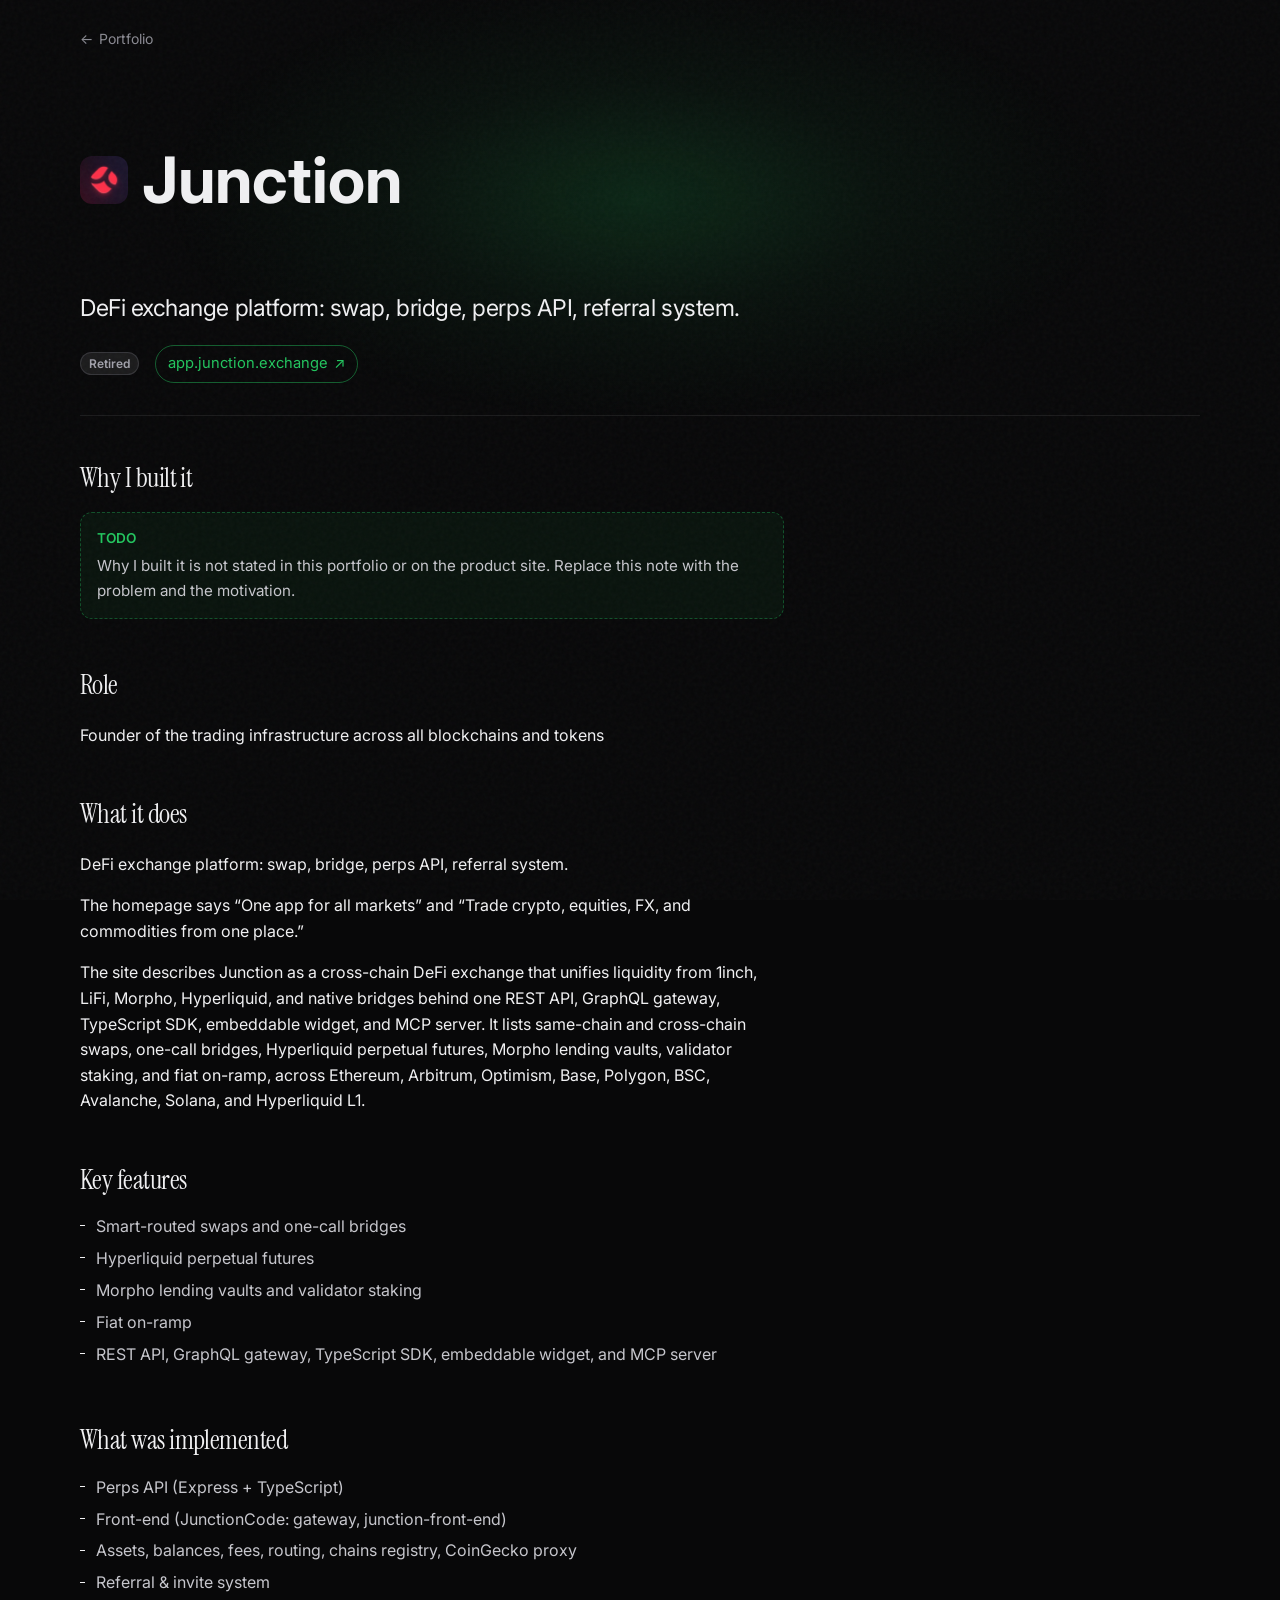
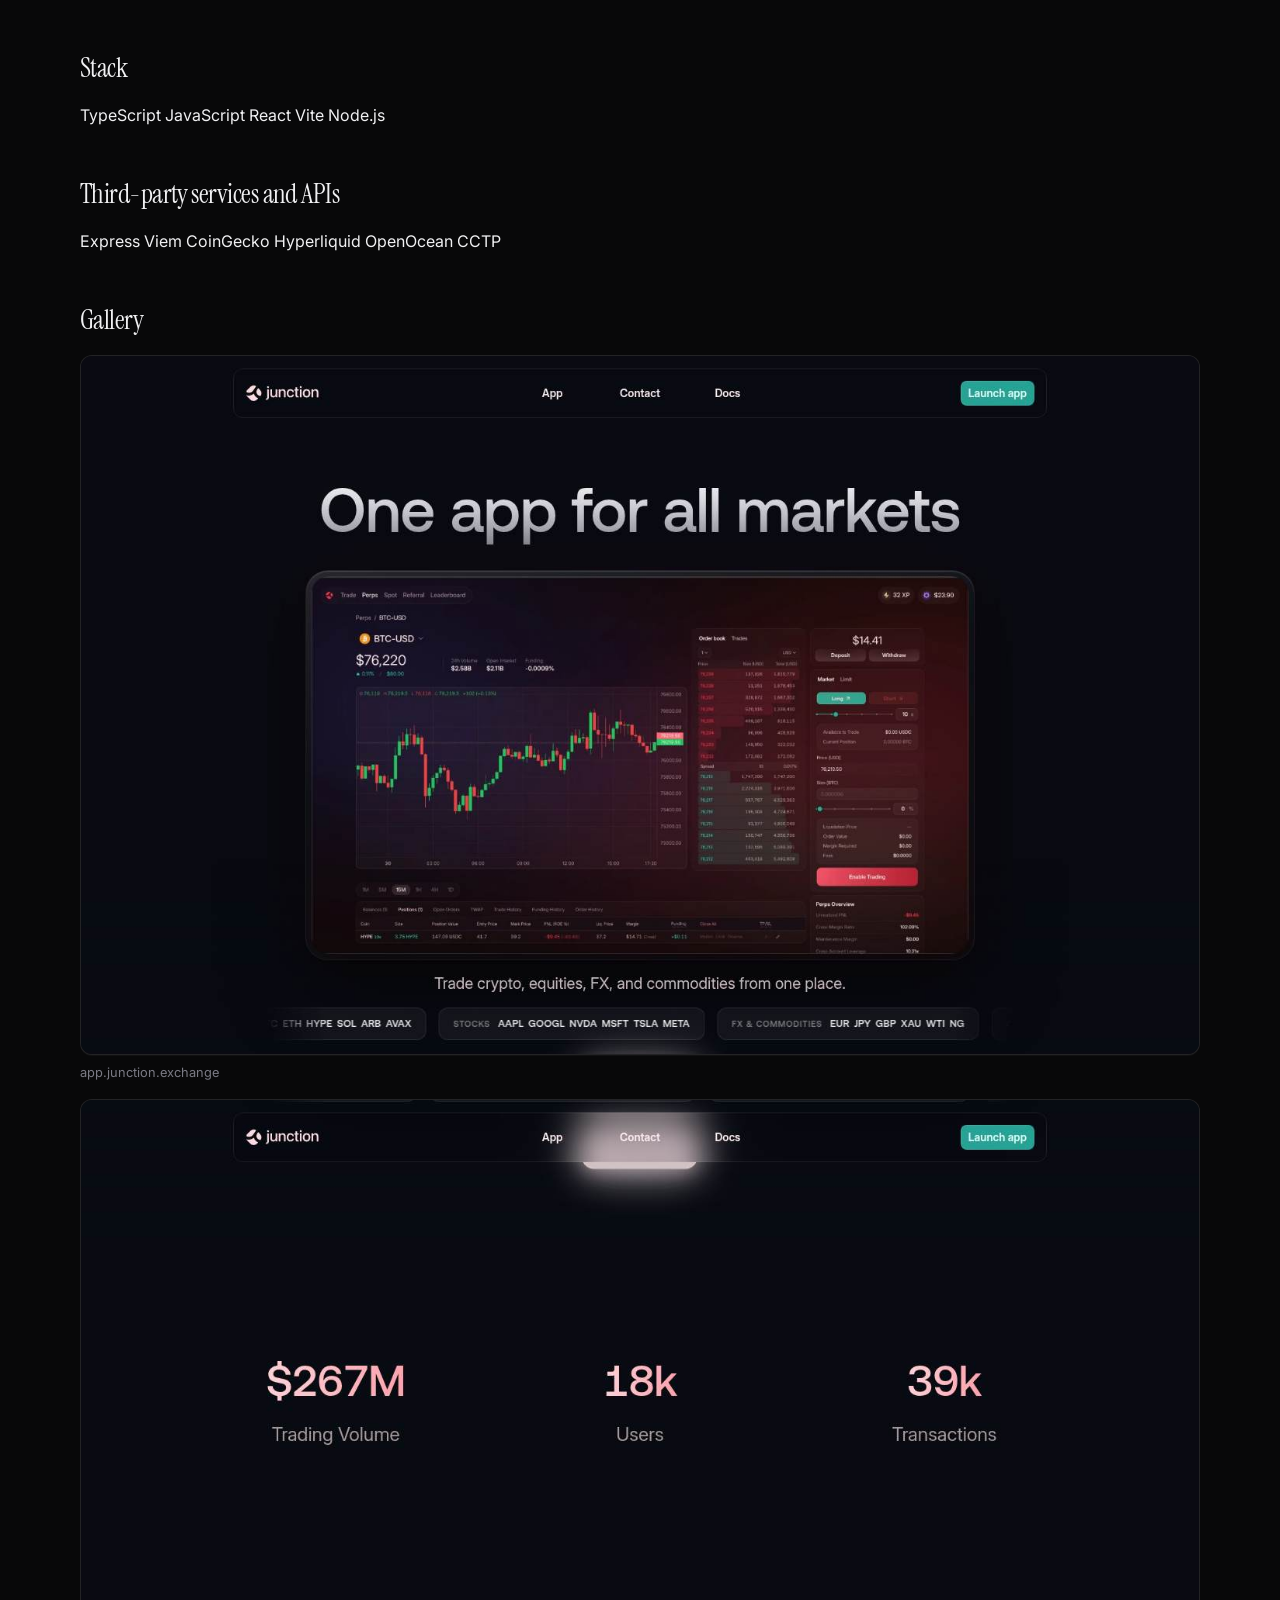
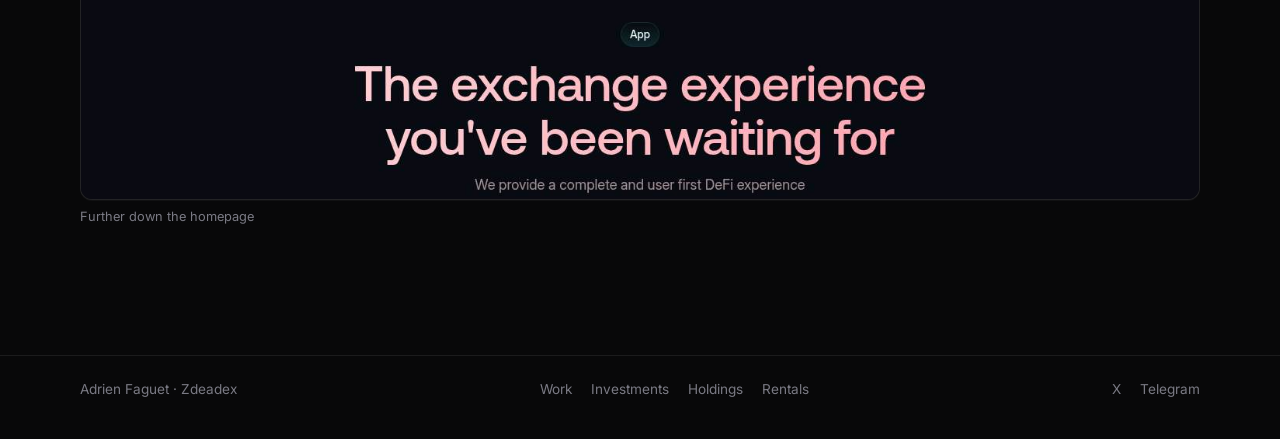
==== experience/junction.html @ 39c9a846 "Holdings entry/exit rows, acquirers on acquired investments" ====
<!DOCTYPE html>
<html lang="en">
<head>
  <meta charset="UTF-8" />
  <meta name="viewport" content="width=device-width, initial-scale=1.0" />
  <meta name="description" content="DeFi exchange platform: swap, bridge, perps API, referral system." />
  <title>Junction: Adrien Faguet</title>
  <link rel="preconnect" href="https://fonts.googleapis.com" />
  <link rel="preconnect" href="https://fonts.gstatic.com" crossorigin />
  <link href="https://fonts.googleapis.com/css2?family=Inter:wght@400;500;600&family=Instrument+Serif&display=swap" rel="stylesheet" />
  <link rel="icon" href="data:image/svg+xml,%3Csvg xmlns='http://www.w3.org/2000/svg' viewBox='0 0 32 32'%3E%3Crect width='32' height='32' rx='7' fill='%231a1a18'/%3E%3Ctext x='16' y='22' text-anchor='middle' font-family='Georgia,serif' font-size='16' fill='%23f3f2ee'%3EA%3C/text%3E%3C/svg%3E" />
  <link rel="stylesheet" href="../styles.css?v=11" />
  <link rel="stylesheet" href="../experience.css?v=11" />
  <script>document.documentElement.classList.add('js')</script>
</head>
<body>
  <div class="noise" aria-hidden="true"></div>
  <div class="glow" aria-hidden="true"></div>
  <a class="skip" href="#content">Skip to content</a>
  <main id="content" class="case-wrap">
    <div class="wrap">
      <a class="back" href="../index.html"><span class="back__arrow" aria-hidden="true">←</span> Portfolio</a>
      <header class="case">
        <div class="case__id">
          <span class="logo-tile"><img class="logo" src="../assets/logos/junction.png" alt="" /></span>
          <h1>Junction</h1>
        </div>
        <p class="case__pitch">DeFi exchange platform: swap, bridge, perps API, referral system.</p>
        <div class="case__meta">
          <span class="badge badge--retired">Retired</span>
          <a class="ext" href="https://app.junction.exchange" target="_blank" rel="noopener noreferrer">app.junction.exchange <span class="ext__arrow" aria-hidden="true">↗</span></a>
        </div>
      </header>
      <div class="blocks">
      <section class="block reveal">
        <h2>Why I built it</h2>
        <div class="callout"><p class="callout__label">TODO</p><p>Why I built it is not stated in this portfolio or on the product site. Replace this note with the problem and the motivation.</p></div>
      </section>

      <section class="block reveal">
        <h2>Role</h2>
        <p>Founder of the trading infrastructure across all blockchains and tokens</p>
      </section>

      <section class="block reveal">
        <h2>What it does</h2>
          <p>DeFi exchange platform: swap, bridge, perps API, referral system.</p>
          <p>The homepage says “One app for all markets” and “Trade crypto, equities, FX, and commodities from one place.”</p>
          <p>The site describes Junction as a cross-chain DeFi exchange that unifies liquidity from 1inch, LiFi, Morpho, Hyperliquid, and native bridges behind one REST API, GraphQL gateway, TypeScript SDK, embeddable widget, and MCP server. It lists same-chain and cross-chain swaps, one-call bridges, Hyperliquid perpetual futures, Morpho lending vaults, validator staking, and fiat on-ramp, across Ethereum, Arbitrum, Optimism, Base, Polygon, BSC, Avalanche, Solana, and Hyperliquid L1.</p>
      </section>

      <section class="block reveal">
        <h2>Key features</h2>
        <ul>
            <li>Smart-routed swaps and one-call bridges</li>
            <li>Hyperliquid perpetual futures</li>
            <li>Morpho lending vaults and validator staking</li>
            <li>Fiat on-ramp</li>
            <li>REST API, GraphQL gateway, TypeScript SDK, embeddable widget, and MCP server</li>
          </ul>
      </section>

      <section class="block reveal">
        <h2>What was implemented</h2>
        <ul>
            <li>Perps API (Express + TypeScript)</li>
            <li>Front-end (JunctionCode: gateway, junction-front-end)</li>
            <li>Assets, balances, fees, routing, chains registry, CoinGecko proxy</li>
            <li>Referral &amp; invite system</li>
          </ul>
      </section>

      <section class="block reveal">
        <h2>Stack</h2>
        <div class="pills pills--stack">
            <span class="pill pill--static">TypeScript</span>
            <span class="pill pill--static">JavaScript</span>
            <span class="pill pill--static">React</span>
            <span class="pill pill--static">Vite</span>
            <span class="pill pill--static">Node.js</span>
          </div>
      </section>

      <section class="block reveal">
        <h2>Third-party services and APIs</h2>
        <div class="pills pills--stack">
            <span class="pill pill--static">Express</span>
            <span class="pill pill--static">Viem</span>
            <span class="pill pill--static">CoinGecko</span>
            <span class="pill pill--static">Hyperliquid</span>
            <span class="pill pill--static">OpenOcean</span>
            <span class="pill pill--static">CCTP</span>
          </div>
      </section>

      <section class="block reveal">
        <h2>Gallery</h2>
        <div class="gallery">
        <figure class="shot">
          <a href="../assets/projects/junction/01-home.jpg">
            <img src="../assets/projects/junction/01-home.jpg" alt="Junction homepage" width="1440" height="900" loading="eager" decoding="async" />
          </a>
          <figcaption>app.junction.exchange</figcaption>
        </figure>
        <figure class="shot">
          <a href="../assets/projects/junction/02-further.jpg">
            <img src="../assets/projects/junction/02-further.jpg" alt="Further down the Junction homepage" width="1440" height="900" loading="lazy" decoding="async" />
          </a>
          <figcaption>Further down the homepage</figcaption>
        </figure>
        </div>
      </section>
      </div>
    </div>
  </main>
  <footer class="site-footer">
    <div class="wrap">
      <span>Adrien Faguet · Zdeadex</span>
      <nav class="site-footer__nav" aria-label="Sections">
        <a href="../index.html#work">Work</a>
        <a href="../index.html#investments">Investments</a>
        <a href="../index.html#holdings">Holdings</a>
        <a href="../index.html#rentals">Rentals</a>
      </nav>
      <nav class="site-footer__nav" aria-label="Socials">
        <a href="https://x.com/zdeadex" target="_blank" rel="noopener noreferrer">X</a>
        <a href="https://t.me/zdeadex" target="_blank" rel="noopener noreferrer">Telegram</a>
      </nav>
    </div>
  </footer>
  <script src="../script.js?v=11"></script>
</body>
</html>
---- styles.css ----
/* Portfolio. Original dark identity, tightened.
   Green glow, near-black ground, Instrument Serif + Inter. */

:root {
  --bg: #080809;
  --bg-card: rgba(255, 255, 255, 0.03);
  --bg-card-hover: rgba(255, 255, 255, 0.055);
  --border: rgba(255, 255, 255, 0.08);
  --border-strong: rgba(255, 255, 255, 0.16);
  --text: #f0f0f2;
  --body: #c6c6cc;
  --muted: #8a8a92;
  --faint: #7a7a84;
  --ink: #f0f0f2;
  --line: rgba(255, 255, 255, 0.08);
  --line-strong: rgba(255, 255, 255, 0.16);
  --accent: #22c55e;
  --accent-soft: rgba(34, 197, 94, 0.15);
  --serif: "Instrument Serif", Georgia, "Times New Roman", serif;
  --sans: "Inter", system-ui, -apple-system, sans-serif;
  --ease: cubic-bezier(0.22, 1, 0.36, 1);
  --max: 1120px;
  --measure: 66ch;
  --header: 4rem;
  --radius: 16px;
  --shadow: 0 1px 0 rgba(255, 255, 255, 0.04);
  color-scheme: dark;
}

*,
*::before,
*::after { box-sizing: border-box; }

html { scroll-behavior: smooth; }

body {
  margin: 0;
  min-height: 100vh;
  font-family: var(--sans);
  font-size: 1rem;
  line-height: 1.6;
  color: var(--text);
  background: var(--bg);
  -webkit-font-smoothing: antialiased;
  text-rendering: optimizeLegibility;
}

img { max-width: 100%; }

a { color: inherit; }

button { font: inherit; color: inherit; }

:focus { outline: none; }

:focus-visible {
  outline: 2px solid var(--accent);
  outline-offset: 3px;
  border-radius: 4px;
}

::selection {
  background: var(--accent);
  color: #04140a;
}

.skip {
  position: absolute;
  left: 1rem;
  top: -4rem;
  z-index: 60;
  padding: 0.5rem 0.8rem;
  background: var(--accent);
  color: #04140a;
  border-radius: 8px;
  text-decoration: none;
}

.skip:focus { top: 0.75rem; }

.noise {
  position: fixed;
  inset: 0;
  pointer-events: none;
  z-index: 30;
  opacity: 0.035;
  background-image: url("data:image/svg+xml,%3Csvg viewBox='0 0 256 256' xmlns='http://www.w3.org/2000/svg'%3E%3Cfilter id='n'%3E%3CfeTurbulence type='fractalNoise' baseFrequency='0.9' numOctaves='4' stitchTiles='stitch'/%3E%3C/filter%3E%3Crect width='100%25' height='100%25' filter='url(%23n)'/%3E%3C/svg%3E");
}

.glow {
  position: fixed;
  top: -18%;
  left: 50%;
  transform: translateX(-50%);
  width: 120vw;
  height: 80vh;
  background: radial-gradient(closest-side ellipse at center, rgba(34, 197, 94, 0.16) 0%, rgba(34, 197, 94, 0.05) 32%, transparent 62%);
  pointer-events: none;
  z-index: 0;
}

.home-link {
  position: relative;
  z-index: 2;
  width: min(var(--max), calc(100% - 2.5rem));
  margin: 1.15rem auto 0;
}

.home-link a {
  color: var(--muted);
  font-size: 0.875rem;
  text-decoration: none;
}

.home-link a:hover { color: var(--text); }

.wrap {
  width: min(var(--max), calc(100% - 2.5rem));
  margin-inline: auto;
}

main { position: relative; z-index: 1; }

/* Hero. The portrait is the mark, as on the original site. */
.hero {
  text-align: center;
  padding: 3.25rem 0 0.5rem;
}

.photo-container {
  width: 200px;
  height: 200px;
  margin: 0 auto 1.35rem;
  border-radius: 50%;
  overflow: hidden;
  border: 1px solid var(--border);
  background: var(--bg-card);
  box-shadow: 0 0 0 8px rgba(34, 197, 94, 0.05), 0 20px 60px rgba(0, 0, 0, 0.35);
}

.photo {
  width: 100%;
  height: 100%;
  max-width: none;
  object-fit: cover;
  object-position: center center;
  border-radius: 50%;
  display: block;
}

.photo-fallback {
  display: none;
  width: 100%;
  height: 100%;
  align-items: center;
  justify-content: center;
  font-family: var(--serif);
  font-size: 3rem;
  color: var(--muted);
}

.hero h1 {
  margin: 0;
  font-family: var(--serif);
  font-weight: 400;
  font-size: clamp(3.1rem, 8vw, 5.1rem);
  letter-spacing: -0.03em;
  line-height: 0.95;
}

.hero__handle {
  margin: -0.15rem 0 0.35rem;
  font-family: var(--serif);
  font-style: italic;
  font-size: clamp(1.6rem, 4vw, 2.45rem);
  color: var(--accent);
  line-height: 1;
}

.hero__tagline {
  margin: 0.75rem 0 0;
  color: var(--muted);
  font-size: 1rem;
  font-weight: 400;
  letter-spacing: 0;
}

.prose {
  max-width: var(--measure);
  margin: 2.4rem auto 0;
  text-align: left;
}

.prose p {
  margin: 0 0 1rem;
  color: var(--muted);
  font-size: 1.05rem;
  font-weight: 300;
}

.prose .lead {
  color: var(--text);
  font-size: 1.18rem;
  line-height: 1.5;
  font-weight: 400;
}

.prose strong { color: var(--accent); font-weight: 500; }

/* Section tabs. One line of serif headings. */
.section-tabs {
  display: flex;
  flex-wrap: nowrap;
  align-items: baseline;
  gap: clamp(0.65rem, 2vw, 1.35rem);
  margin: 2.75rem 0 0.15rem;
  overflow-x: auto;
  scrollbar-width: none;
}

.section-tabs::-webkit-scrollbar { display: none; }

.section-tab {
  flex: 0 0 auto;
  font-family: var(--serif);
  font-size: clamp(1.35rem, 4.4vw, 2.6rem);
  font-weight: 400;
  letter-spacing: -0.03em;
  line-height: 1.05;
  color: var(--muted);
  text-decoration: none;
  white-space: nowrap;
}

.section-tab:hover { color: var(--body); }

.section-tab.is-on {
  color: var(--text);
}

.panel { padding: 0.35rem 0 1rem; }

.js .panel { display: none; }

.js .panel.is-on { display: block; }

.filters {
  display: flex;
  flex-wrap: wrap;
  gap: 0.45rem;
  align-items: center;
  position: sticky;
  top: 0;
  z-index: 15;
  padding: 0.7rem 0 0.85rem;
  background: linear-gradient(to bottom, rgba(8, 8, 9, 0.94), rgba(8, 8, 9, 0.88) 70%, transparent);
}

.chip {
  appearance: none;
  border: 1px solid var(--border);
  background: rgba(255, 255, 255, 0.03);
  color: var(--muted);
  border-radius: 999px;
  padding: 0.4rem 0.8rem;
  font-size: 0.82rem;
  cursor: pointer;
  transition: color 0.2s var(--ease), border-color 0.2s var(--ease), background 0.2s var(--ease);
}

.chip:hover {
  color: var(--text);
  border-color: var(--border-strong);
}

.chip.is-on {
  color: var(--accent);
  background: var(--accent-soft);
  border-color: rgba(34, 197, 94, 0.4);
}

.filters__count {
  margin-left: auto;
  font-size: 0.78rem;
  color: var(--faint);
  font-variant-numeric: tabular-nums;
}

/* Visual showcase */
.showcase {
  list-style: none;
  margin: 0.35rem 0 0;
  padding: 0;
  display: grid;
  grid-template-columns: repeat(3, 1fr);
  gap: 0.9rem;
}

.vcard {
  display: flex;
  flex-direction: column;
  min-height: 100%;
  background: var(--bg-card);
  border: 1px solid var(--border);
  border-radius: var(--radius);
  overflow: hidden;
  text-decoration: none;
  color: inherit;
  transition: border-color 0.25s var(--ease), background 0.25s var(--ease), transform 0.3s var(--ease), opacity 0.28s var(--ease);
}

.vcard:hover {
  background: var(--bg-card-hover);
  border-color: rgba(34, 197, 94, 0.4);
  transform: translateY(-3px);
}

.showcase > li[hidden],
.marks > li[hidden] {
  display: none !important;
}

.vcard[hidden] {
  display: none !important;
}

.vcard.is-entering {
  opacity: 0;
  transform: translateY(10px);
}

.vcard__media {
  position: relative;
  display: block;
  aspect-ratio: 16 / 10;
  background: #101012;
  overflow: hidden;
}

.vcard__media > img {
  width: 100%;
  height: 100%;
  object-fit: cover;
  display: block;
  transition: transform 0.55s var(--ease);
}

.vcard:hover .vcard__media > img { transform: scale(1.045); }

.vcard__media--mark {
  display: grid;
  place-items: center;
  background:
    radial-gradient(circle at 50% 42%, rgba(34, 197, 94, 0.2), transparent 62%),
    #101012;
}

.vcard__logo {
  position: absolute;
  left: 0.75rem;
  bottom: 0.75rem;
  line-height: 0;
}

.logo-tile {
  width: 48px;
  height: 48px;
  border-radius: 12px;
  overflow: hidden;
  display: block;
  flex-shrink: 0;
  line-height: 0;
}

.logo-tile--empty {
  display: grid;
  place-items: center;
  background: #161618;
  color: var(--muted);
  font-size: 0.75rem;
  font-weight: 600;
  line-height: 1;
}

.logo {
  width: 100%;
  height: 100%;
  object-fit: cover;
  display: block;
  padding: 0;
  border: 0;
}

.vcard__body {
  display: flex;
  flex-direction: column;
  gap: 0.35rem;
  padding: 0.9rem 0.95rem 1rem;
  flex: 1;
}

.vcard__top {
  display: flex;
  align-items: flex-start;
  justify-content: space-between;
  gap: 0.5rem;
}

.vcard__name {
  font-weight: 500;
  letter-spacing: -0.02em;
  font-size: 1.02rem;
}

.vcard__note,
.vcard__role,
.vcard__url {
  display: block;
  color: var(--muted);
  font-size: 0.86rem;
  line-height: 1.45;
}

.vcard__url { color: var(--accent); }

.vcard__role { color: var(--faint); }

.vcard__tags {
  display: flex;
  flex-wrap: wrap;
  gap: 0.35rem;
  margin-top: auto;
  padding-top: 0.45rem;
}

.tag {
  font-size: 0.8rem;
  color: var(--faint);
}

.badge {
  flex-shrink: 0;
  font-size: 0.75rem;
  font-weight: 600;
  padding: 0.22rem 0.5rem;
  border-radius: 999px;
  border: 1px solid transparent;
  line-height: 1.2;
}

.badge--live {
  color: #22c55e;
  background: rgba(34, 197, 94, 0.1);
  border-color: rgba(34, 197, 94, 0.22);
}

.badge--left,
.badge--retired {
  color: #a1a1aa;
  background: rgba(161, 161, 170, 0.12);
  border-color: rgba(161, 161, 170, 0.2);
}

.badge--preview,
.badge--building {
  color: #d8b4fe;
  background: rgba(168, 85, 247, 0.12);
  border-color: rgba(168, 85, 247, 0.28);
}

.badge--investment {
  color: #86efac;
  background: rgba(34, 197, 94, 0.08);
  border-color: rgba(34, 197, 94, 0.18);
}

.site-footer {
  position: relative;
  z-index: 1;
  margin-top: 4rem;
  padding: 1.4rem 0 2.4rem;
  border-top: 1px solid var(--border);
  color: var(--faint);
  font-size: 0.85rem;
}

.site-footer .wrap {
  display: flex;
  justify-content: space-between;
  gap: 1rem;
}

.site-footer a { color: inherit; text-decoration: none; }
.site-footer a:hover { color: var(--accent); }

.js .reveal {
  opacity: 0;
  transform: translateY(16px);
  transition: opacity 0.8s var(--ease), transform 0.8s var(--ease);
}

.js .reveal.is-visible,
.js .reveal:focus-within {
  opacity: 1;
  transform: none;
}

.marks {
  list-style: none;
  margin: 0.15rem 0 0;
  padding: 0;
  display: grid;
  grid-template-columns: repeat(auto-fill, minmax(240px, 1fr));
  gap: 0.75rem;
}

.mark {
  display: flex;
  align-items: center;
  gap: 0.85rem;
  min-height: 4.75rem;
  padding: 0.8rem 0.9rem;
  background: var(--bg-card);
  border: 1px solid var(--border);
  border-radius: var(--radius);
  text-decoration: none;
  color: inherit;
  transition: border-color 0.25s var(--ease), background 0.25s var(--ease), transform 0.3s var(--ease);
}

.mark:hover {
  background: var(--bg-card-hover);
  border-color: rgba(34, 197, 94, 0.4);
  transform: translateY(-2px);
}

.mark__body {
  display: flex;
  flex-direction: column;
  gap: 0.15rem;
  min-width: 0;
  flex: 1;
}

.mark__top {
  display: flex;
  align-items: center;
  justify-content: space-between;
  gap: 0.5rem;
}

.mark__name {
  font-weight: 500;
  letter-spacing: -0.02em;
  font-size: 0.98rem;
}

.mark__note {
  color: var(--muted);
  font-size: 0.82rem;
}

.section-tabs,
.hero { scroll-margin-top: 0.75rem; }

@media (max-width: 980px) {
  .showcase { grid-template-columns: 1fr 1fr; }
}

@media (max-width: 700px) {
  .home-link,
  .wrap { width: min(var(--max), calc(100% - 1.5rem)); }
  .filters { top: 0; }
  .photo-container { width: 168px; height: 168px; }
  .showcase { grid-template-columns: 1fr; }
  .filters__count { width: 100%; margin-left: 0; }
  .vcard:hover,
  .mark:hover { transform: none; }
  .site-footer .wrap { flex-direction: column; }
}

@media (prefers-reduced-motion: reduce) {
  html { scroll-behavior: auto; }

  .js .reveal,
  .vcard,
  .mark,
  .vcard__media img,
  .chip,
  .section-tab,
  .home-link a,
  .back,
  .ext {
    transition: none !important;
    animation: none !important;
    transform: none !important;
    opacity: 1 !important;
  }
}

.vcard__badges {
  display: flex;
  flex-wrap: wrap;
  justify-content: flex-end;
  gap: 0.35rem;
}

.badge--side,
.badge--experience {
  color: var(--body);
  background: rgba(255, 255, 255, 0.05);
  border-color: rgba(255, 255, 255, 0.14);
}

.site-footer .wrap { flex-wrap: wrap; gap: 0.8rem 1.5rem; }

.site-footer__nav {
  display: flex;
  flex-wrap: wrap;
  gap: 0.4rem 1.2rem;
}

.site-footer__nav a {
  color: var(--faint);
  text-decoration: none;
  transition: color 0.15s ease;
}

.site-footer__nav a:hover { color: var(--text); }

.mark__prices {
  display: grid;
  gap: 0.15rem;
  margin-top: 0.45rem;
  padding-top: 0.45rem;
  border-top: 1px solid var(--border);
  font-size: 0.8rem;
}

.mark__price {
  display: flex;
  justify-content: space-between;
  gap: 1rem;
}

.mark__price span:first-child { color: var(--faint); }
.mark__price span:last-child { color: var(--text); font-variant-numeric: tabular-nums; }
---- experience.css ----
/* Project and experience pages. Tokens live in styles.css. */

.case-wrap { padding-bottom: 4rem; }

.back {
  display: inline-flex;
  align-items: center;
  gap: 0.4rem;
  margin: 1.75rem 0 2.25rem;
  color: var(--muted);
  text-decoration: none;
  font-size: 0.875rem;
}

.back__arrow {
  display: inline-block;
  transition: transform 0.25s var(--ease);
}

.back:hover { color: var(--ink); }
.back:hover .back__arrow { transform: translateX(-3px); }

.case {
  padding-bottom: 2rem;
  border-bottom: 1px solid var(--line);
}

.case__id {
  display: flex;
  align-items: center;
  gap: 0.9rem;
  margin-bottom: 1rem;
}

.case h1 {
  font-size: clamp(2.6rem, 6vw, 4rem);
}

.case__pitch {
  max-width: 42rem;
  margin: 1.1rem 0 0;
  font-size: clamp(1.2rem, 2vw, 1.45rem);
  line-height: 1.4;
  letter-spacing: -0.02em;
  color: var(--ink);
}

.case__meta {
  display: flex;
  flex-wrap: wrap;
  align-items: center;
  gap: 0.75rem 1rem;
  margin-top: 1.25rem;
}

.ext {
  display: inline-flex;
  align-items: center;
  gap: 0.35rem;
  padding: 0.4rem 0.75rem;
  border: 1px solid rgba(34, 197, 94, 0.45);
  border-radius: 999px;
  color: var(--accent);
  font-size: 0.92rem;
  text-decoration: none;
}

.ext__arrow {
  display: inline-block;
  text-decoration: none;
  transition: transform 0.25s var(--ease);
}

.ext:hover .ext__arrow { transform: translate(2px, -2px); }

.blocks {
  display: flex;
  flex-direction: column;
  gap: 2.75rem;
  padding-top: 2.5rem;
}

.block h2,
.block p,
.block ul,
.block .callout,
.block .pills {
  max-width: 44rem;
}

.block h2 {
  margin: 0 0 0.8rem;
  font-family: var(--serif);
  font-weight: 400;
  font-size: 1.7rem;
  letter-spacing: -0.02em;
}

.block p:last-child { margin-bottom: 0; }

.block ul {
  margin: 0;
  padding: 0;
  list-style: none;
}

.block li {
  position: relative;
  padding-left: 1rem;
  margin: 0.4rem 0;
  color: var(--body);
}

.block li::before {
  content: "";
  position: absolute;
  left: 0;
  top: 0.7em;
  width: 5px;
  height: 1px;
  background: var(--ink);
}

.pills--stack { margin-top: 0.2rem; }

.pill--static {
  cursor: default;
}

.pill--static:hover {
  background: transparent;
  border-color: var(--line);
  color: var(--body);
}

.callout {
  padding: 0.95rem 1rem;
  border-radius: 12px;
  border: 1px dashed rgba(34, 197, 94, 0.35);
  background: rgba(34, 197, 94, 0.06);
}

.callout__label {
  margin: 0 0 0.25rem;
  font-size: 0.85rem;
  font-weight: 600;
  color: var(--accent);
}

.callout p:last-child {
  margin: 0;
  color: var(--body);
  font-size: 0.95rem;
}

.gallery {
  display: grid;
  gap: 1rem;
  max-width: 100%;
}

.shot { margin: 0; }

.shot img {
  display: block;
  width: 100%;
  height: auto;
  border-radius: 12px;
  border: 1px solid var(--line);
  background: #101012;
  box-shadow: var(--shadow);
  transition: border-color 0.2s var(--ease);
}

.shot a:hover img { border-color: var(--line-strong); }

.shot figcaption {
  margin-top: 0.45rem;
  font-size: 0.8rem;
  color: var(--faint);
}

.shot__placeholder {
  display: grid;
  place-items: center;
  text-align: center;
  min-height: 220px;
  padding: 1.5rem;
  border-radius: 12px;
  border: 1px dashed var(--line-strong);
  background: repeating-linear-gradient(
    -45deg,
    transparent,
    transparent 10px,
    rgba(255, 255, 255, 0.03) 10px,
    rgba(255, 255, 255, 0.03) 20px
  );
}

.shot__placeholder strong {
  display: block;
  margin-bottom: 0.3rem;
  font-weight: 500;
  color: var(--ink);
}

.shot__placeholder p {
  margin: 0;
  max-width: 36rem;
  color: var(--muted);
  font-size: 0.92rem;
}

@media (max-width: 760px) {
  .back { margin-top: 1.1rem; }
  .case h1 { font-size: 2.5rem; }
  .shot__placeholder { min-height: 160px; }
}

@media (prefers-reduced-motion: reduce) {
  .back__arrow,
  .ext__arrow,
  .shot img { transition: none; }
}
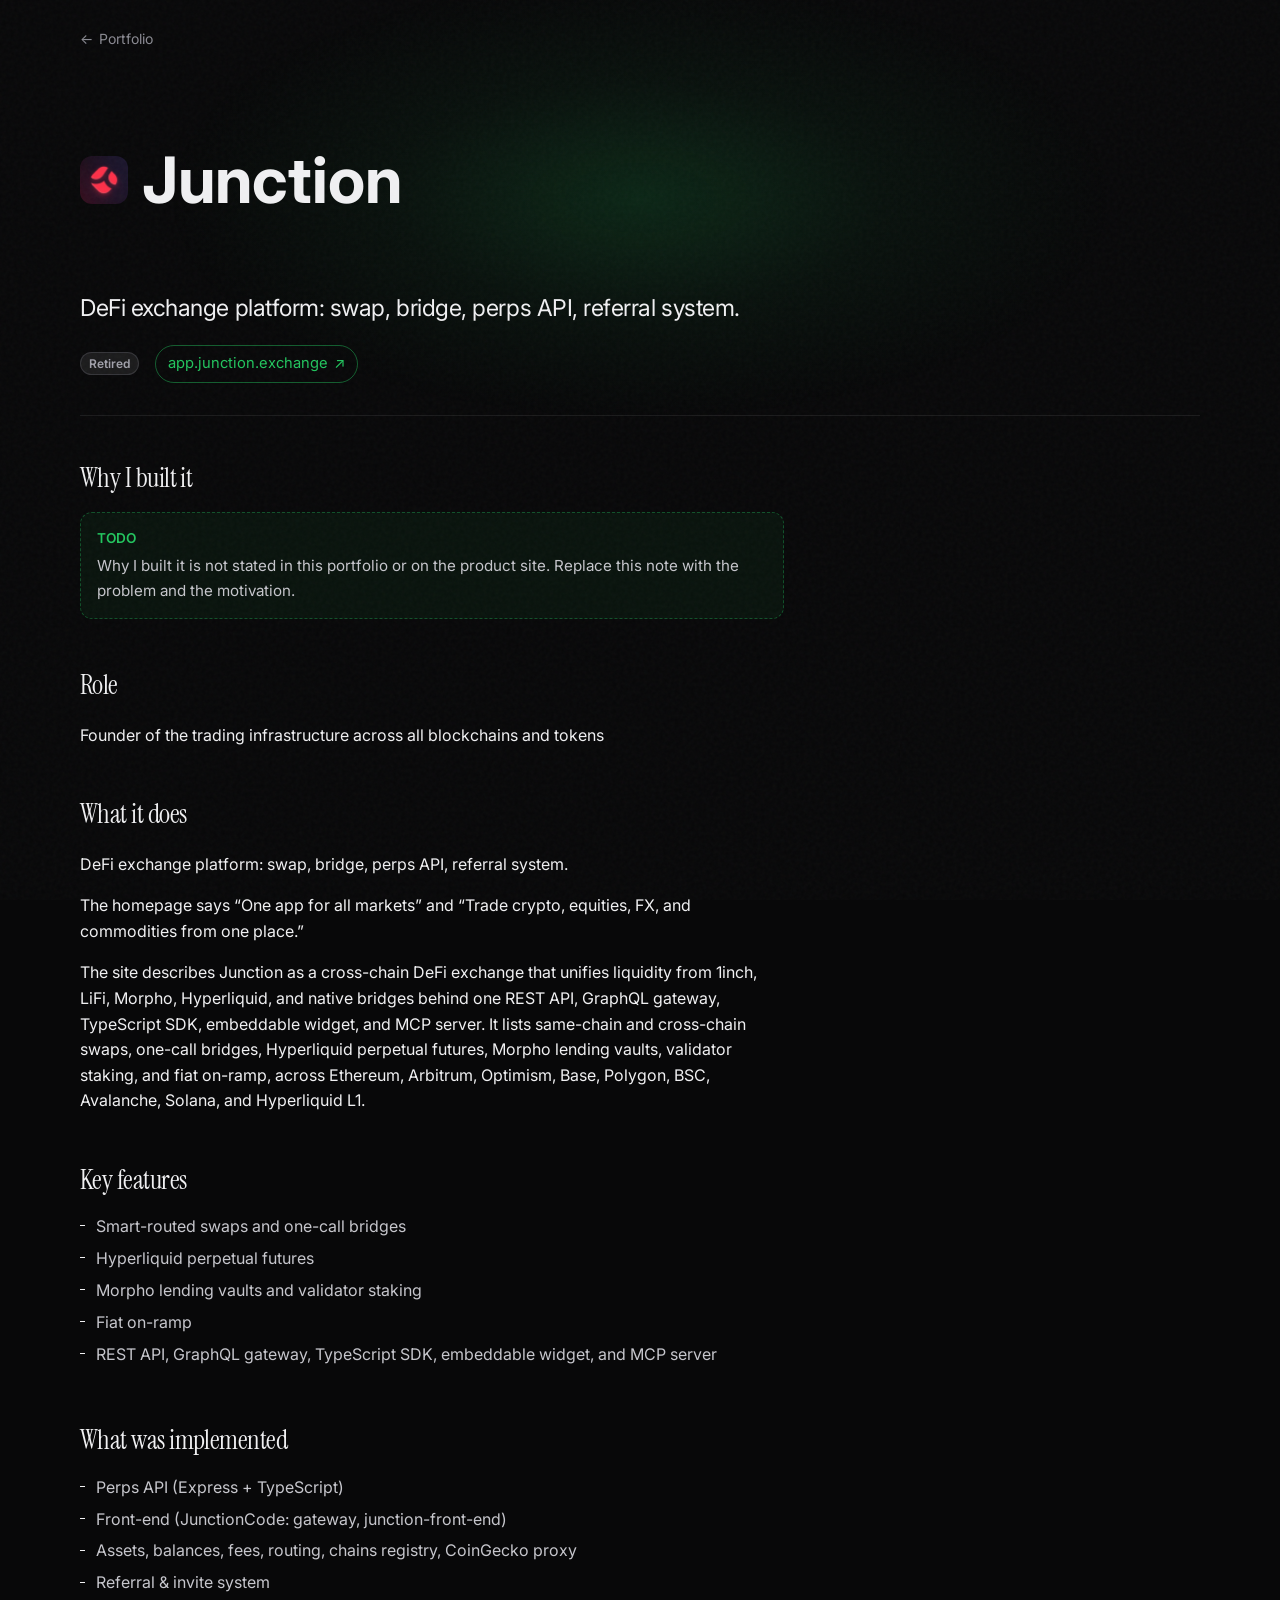
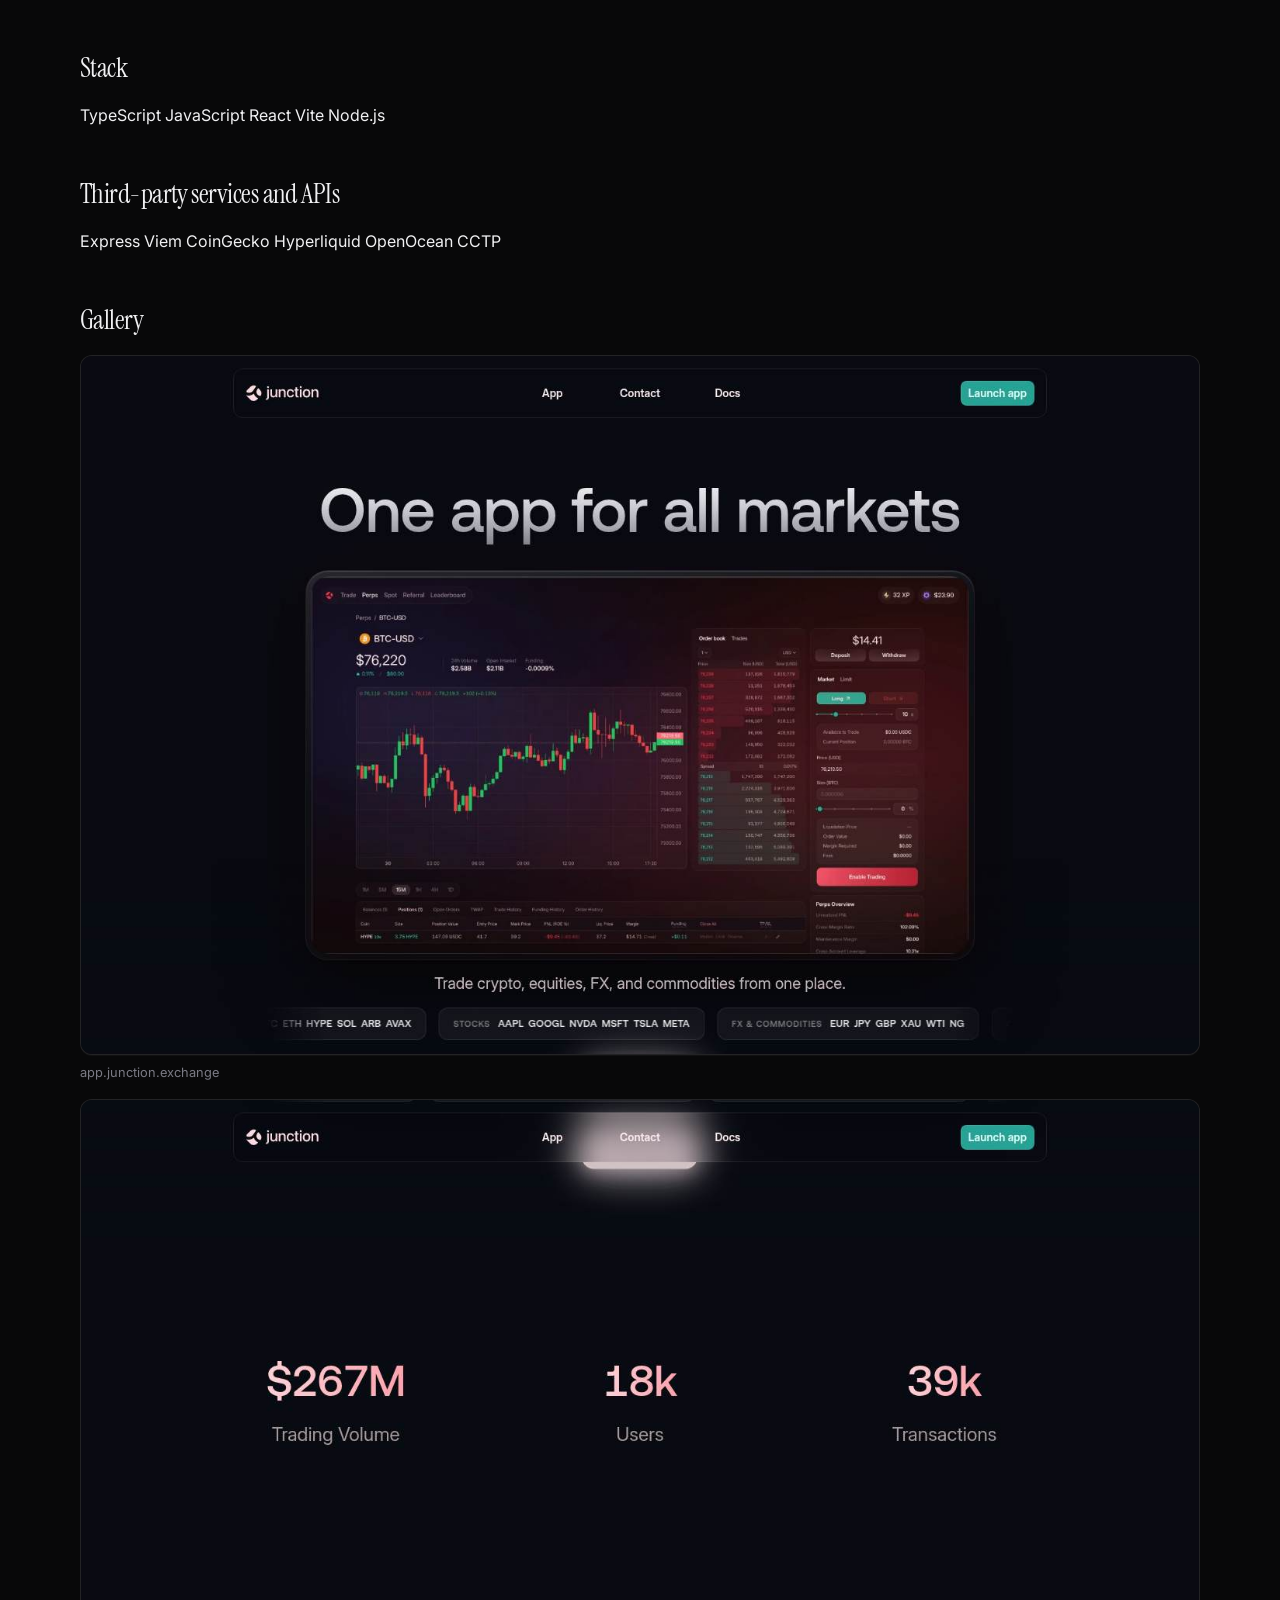
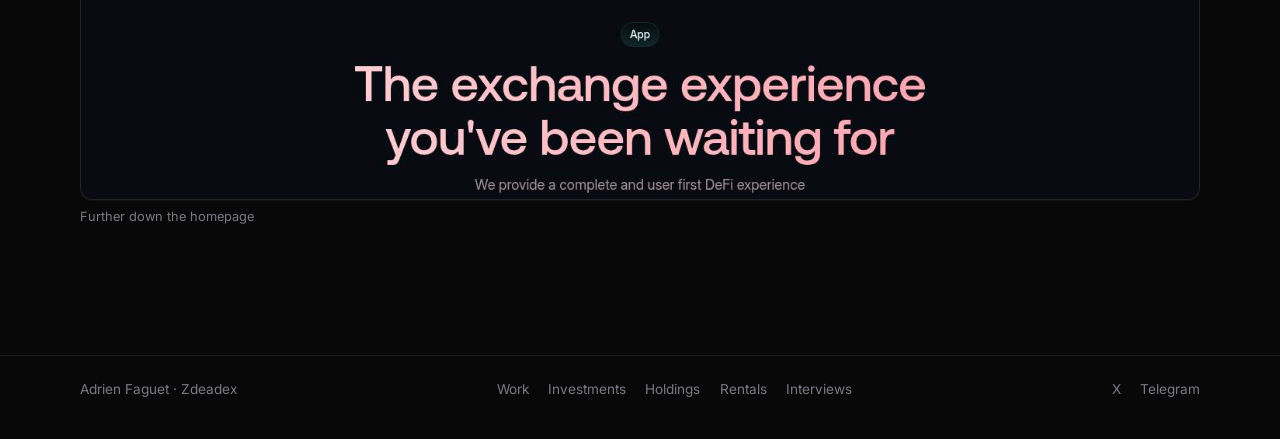
==== commit 14913603: "Add Interviews tab with talks and photo galleries" ====
--- a/experience/junction.html
+++ b/experience/junction.html
@@ -9,8 +9,8 @@
   <link rel="preconnect" href="https://fonts.gstatic.com" crossorigin />
   <link href="https://fonts.googleapis.com/css2?family=Inter:wght@400;500;600&family=Instrument+Serif&display=swap" rel="stylesheet" />
   <link rel="icon" href="data:image/svg+xml,%3Csvg xmlns='http://www.w3.org/2000/svg' viewBox='0 0 32 32'%3E%3Crect width='32' height='32' rx='7' fill='%231a1a18'/%3E%3Ctext x='16' y='22' text-anchor='middle' font-family='Georgia,serif' font-size='16' fill='%23f3f2ee'%3EA%3C/text%3E%3C/svg%3E" />
-  <link rel="stylesheet" href="../styles.css?v=11" />
-  <link rel="stylesheet" href="../experience.css?v=11" />
+  <link rel="stylesheet" href="../styles.css?v=13" />
+  <link rel="stylesheet" href="../experience.css?v=13" />
   <script>document.documentElement.classList.add('js')</script>
 </head>
 <body>
@@ -121,6 +121,7 @@
         <a href="../index.html#investments">Investments</a>
         <a href="../index.html#holdings">Holdings</a>
         <a href="../index.html#rentals">Rentals</a>
+        <a href="../index.html#interviews">Interviews</a>
       </nav>
       <nav class="site-footer__nav" aria-label="Socials">
         <a href="https://x.com/zdeadex" target="_blank" rel="noopener noreferrer">X</a>
@@ -128,6 +129,6 @@
       </nav>
     </div>
   </footer>
-  <script src="../script.js?v=11"></script>
+  <script src="../script.js?v=13"></script>
 </body>
 </html>
--- a/styles.css
+++ b/styles.css
@@ -645,3 +645,74 @@
 
 .mark__price span:first-child { color: var(--faint); }
 .mark__price span:last-child { color: var(--text); font-variant-numeric: tabular-nums; }
+
+.mark__photo {
+  display: block;
+  margin-top: 0.55rem;
+  aspect-ratio: 16 / 10;
+  border-radius: calc(var(--radius) - 4px);
+  overflow: hidden;
+  background: rgba(255, 255, 255, 0.03);
+  border: 1px solid var(--border);
+}
+
+.mark__photo img {
+  width: 100%;
+  height: 100%;
+  object-fit: cover;
+  display: block;
+}
+
+.mark:has(.mark__photo) { align-items: flex-start; }
+
+/* Interviews */
+.talks {
+  list-style: none;
+  margin: 0;
+  padding: 0;
+  display: grid;
+  grid-template-columns: repeat(auto-fill, minmax(320px, 1fr));
+  gap: 1rem;
+}
+
+.talk {
+  display: flex;
+  flex-direction: column;
+  gap: 0.35rem;
+  height: 100%;
+  padding: 0.6rem 0.6rem 0.9rem;
+  border: 1px solid var(--border);
+  border-radius: var(--radius);
+  background: var(--bg-card);
+  color: var(--text);
+  text-decoration: none;
+  transition: border-color 0.3s var(--ease), background 0.3s var(--ease), box-shadow 0.3s var(--ease), transform 0.3s var(--ease);
+}
+
+.talk:hover,
+.talk:focus-visible {
+  border-color: rgba(34, 197, 94, 0.45);
+  background: var(--bg-card-hover);
+  box-shadow: 0 0 0 1px var(--accent-soft), 0 12px 40px -12px rgba(34, 197, 94, 0.35);
+  transform: translateY(-2px);
+}
+
+.talk__photos {
+  display: grid;
+  gap: 4px;
+  aspect-ratio: 16 / 10;
+  border-radius: calc(var(--radius) - 6px);
+  overflow: hidden;
+  margin-bottom: 0.45rem;
+  background: rgba(255, 255, 255, 0.03);
+}
+
+.talk__photos img { width: 100%; height: 100%; object-fit: cover; display: block; min-height: 0; }
+.talk__photos--2 { grid-template-columns: 1fr 1fr; }
+.talk__photos--3 { grid-template-columns: 2fr 1fr; grid-template-rows: 1fr 1fr; }
+.talk__photos--3 img:first-child { grid-row: 1 / 3; }
+.talk__photos--4 { grid-template-columns: 1fr 1fr; grid-template-rows: 1fr 1fr; }
+
+.talk__title { font-family: var(--serif); font-size: 1.35rem; line-height: 1.2; padding: 0 0.3rem; }
+.talk:hover .talk__title { color: var(--accent); }
+.talk__meta { font-size: 0.82rem; color: var(--muted); padding: 0 0.3rem; }
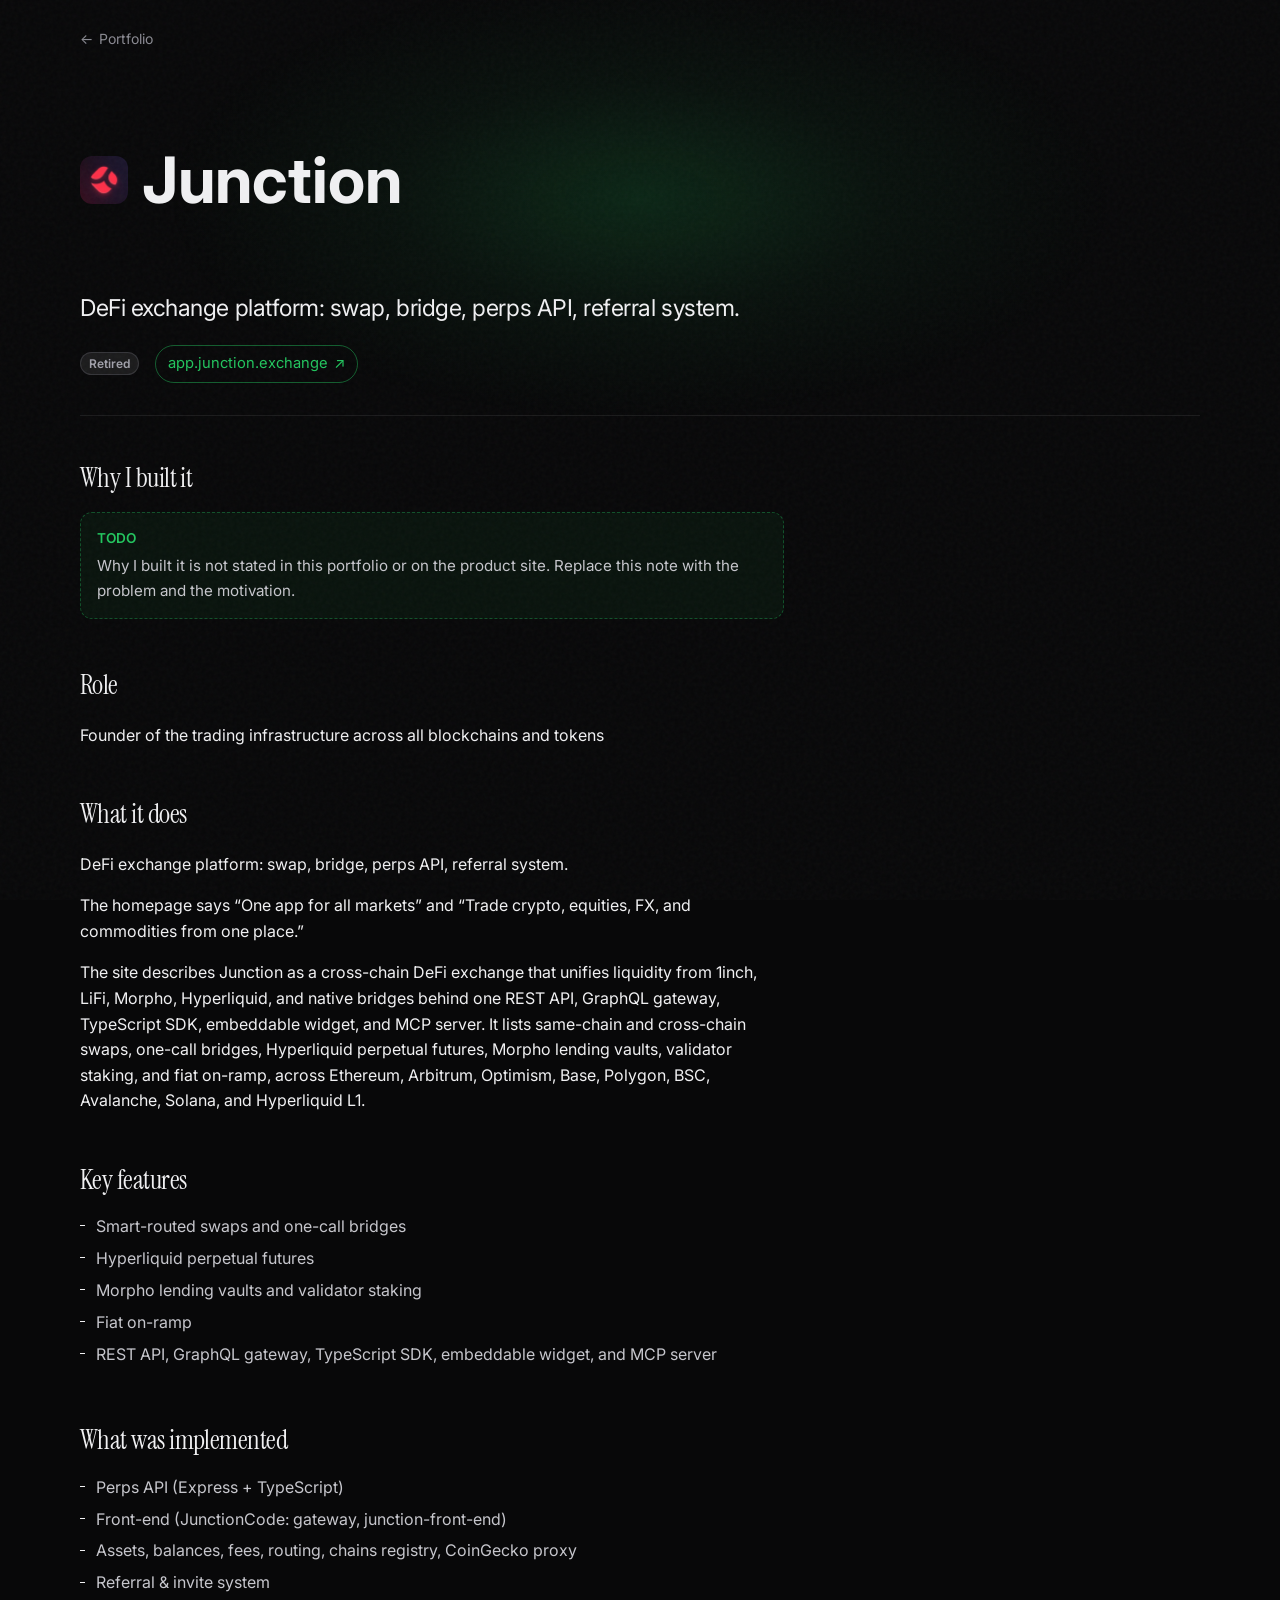
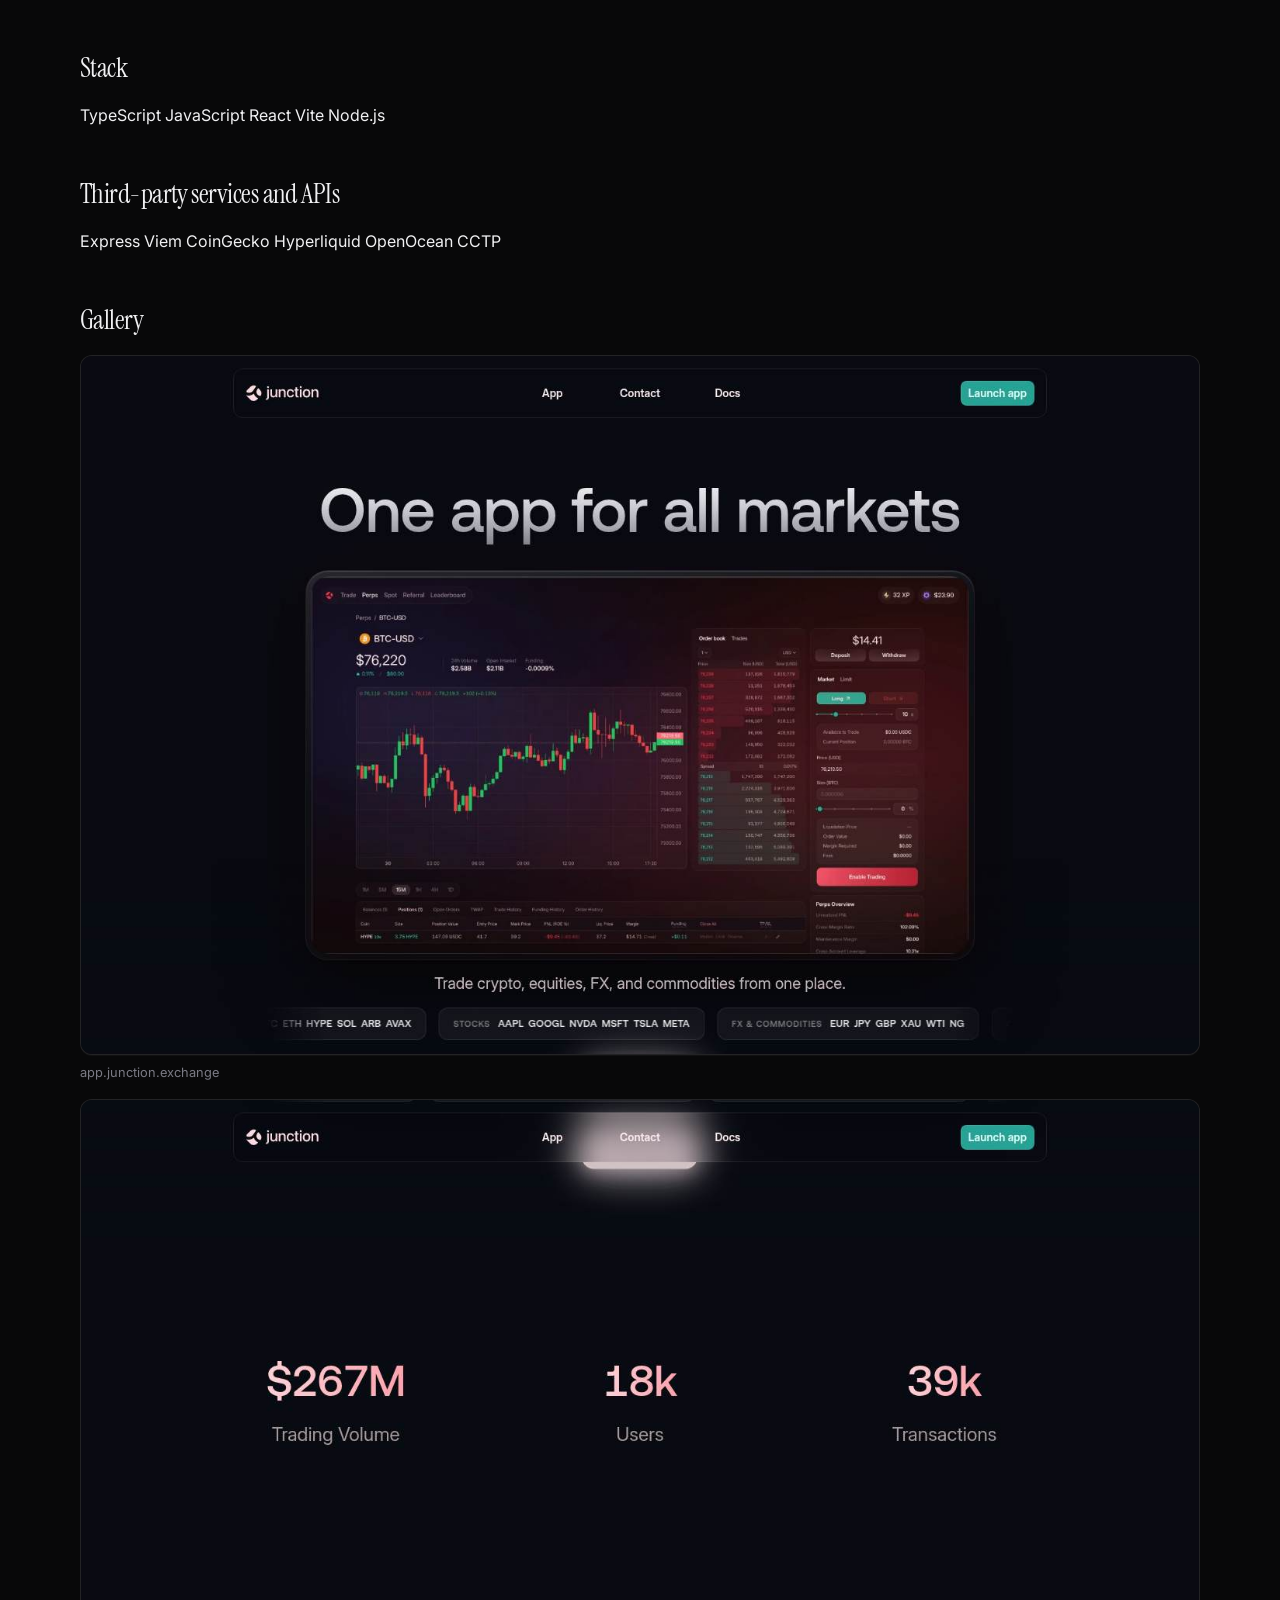
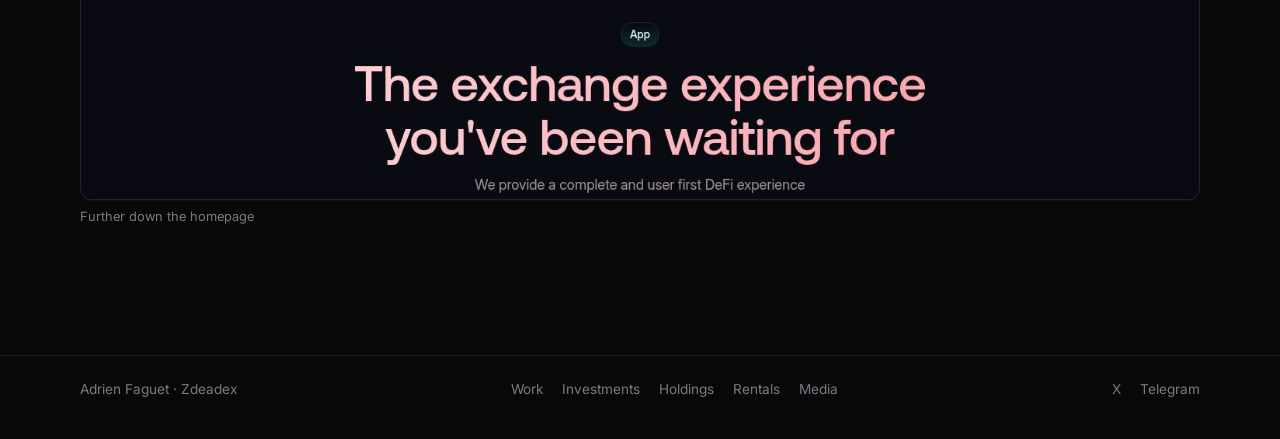
==== commit c01fffba: "Rename Interviews tab to Media" ====
--- a/experience/junction.html
+++ b/experience/junction.html
@@ -9,8 +9,8 @@
   <link rel="preconnect" href="https://fonts.gstatic.com" crossorigin />
   <link href="https://fonts.googleapis.com/css2?family=Inter:wght@400;500;600&family=Instrument+Serif&display=swap" rel="stylesheet" />
   <link rel="icon" href="data:image/svg+xml,%3Csvg xmlns='http://www.w3.org/2000/svg' viewBox='0 0 32 32'%3E%3Crect width='32' height='32' rx='7' fill='%231a1a18'/%3E%3Ctext x='16' y='22' text-anchor='middle' font-family='Georgia,serif' font-size='16' fill='%23f3f2ee'%3EA%3C/text%3E%3C/svg%3E" />
-  <link rel="stylesheet" href="../styles.css?v=13" />
-  <link rel="stylesheet" href="../experience.css?v=13" />
+  <link rel="stylesheet" href="../styles.css?v=14" />
+  <link rel="stylesheet" href="../experience.css?v=14" />
   <script>document.documentElement.classList.add('js')</script>
 </head>
 <body>
@@ -121,7 +121,7 @@
         <a href="../index.html#investments">Investments</a>
         <a href="../index.html#holdings">Holdings</a>
         <a href="../index.html#rentals">Rentals</a>
-        <a href="../index.html#interviews">Interviews</a>
+        <a href="../index.html#media">Media</a>
       </nav>
       <nav class="site-footer__nav" aria-label="Socials">
         <a href="https://x.com/zdeadex" target="_blank" rel="noopener noreferrer">X</a>
@@ -129,6 +129,6 @@
       </nav>
     </div>
   </footer>
-  <script src="../script.js?v=13"></script>
+  <script src="../script.js?v=14"></script>
 </body>
 </html>
--- a/styles.css
+++ b/styles.css
@@ -697,9 +697,8 @@
   transform: translateY(-2px);
 }
 
-.talk__photos {
-  display: grid;
-  gap: 4px;
+.talk__photo {
+  display: block;
   aspect-ratio: 16 / 10;
   border-radius: calc(var(--radius) - 6px);
   overflow: hidden;
@@ -707,12 +706,30 @@
   background: rgba(255, 255, 255, 0.03);
 }
 
-.talk__photos img { width: 100%; height: 100%; object-fit: cover; display: block; min-height: 0; }
-.talk__photos--2 { grid-template-columns: 1fr 1fr; }
-.talk__photos--3 { grid-template-columns: 2fr 1fr; grid-template-rows: 1fr 1fr; }
-.talk__photos--3 img:first-child { grid-row: 1 / 3; }
-.talk__photos--4 { grid-template-columns: 1fr 1fr; grid-template-rows: 1fr 1fr; }
+.talk__photo img { width: 100%; height: 100%; object-fit: cover; display: block; transition: transform 0.5s var(--ease); }
+.talk:hover .talk__photo img { transform: scale(1.03); }
 
 .talk__title { font-family: var(--serif); font-size: 1.35rem; line-height: 1.2; padding: 0 0.3rem; }
 .talk:hover .talk__title { color: var(--accent); }
 .talk__meta { font-size: 0.82rem; color: var(--muted); padding: 0 0.3rem; }
+
+.gallery__heading { font-family: var(--serif); font-weight: 400; font-size: 1.8rem; margin: 3rem 0 1rem; color: var(--text); }
+.gallery { columns: 3 260px; column-gap: 0.75rem; }
+.gallery__item {
+  display: block;
+  width: 100%;
+  margin: 0 0 0.75rem;
+  padding: 0;
+  border: 1px solid var(--border);
+  border-radius: calc(var(--radius) - 6px);
+  overflow: hidden;
+  background: none;
+  cursor: zoom-in;
+  break-inside: avoid;
+  transition: border-color 0.3s var(--ease), box-shadow 0.3s var(--ease);
+}
+.gallery__item:hover { border-color: rgba(34, 197, 94, 0.45); box-shadow: 0 10px 34px -12px rgba(34, 197, 94, 0.35); }
+.gallery__item img { width: 100%; display: block; }
+.lightbox { position: fixed; inset: 0; z-index: 100; display: flex; align-items: center; justify-content: center; padding: 2rem; background: rgba(4, 4, 5, 0.92); cursor: zoom-out; }
+.lightbox[hidden] { display: none; }
+.lightbox img { max-width: 100%; max-height: 100%; border-radius: 10px; box-shadow: 0 0 80px -20px rgba(34, 197, 94, 0.4); }
